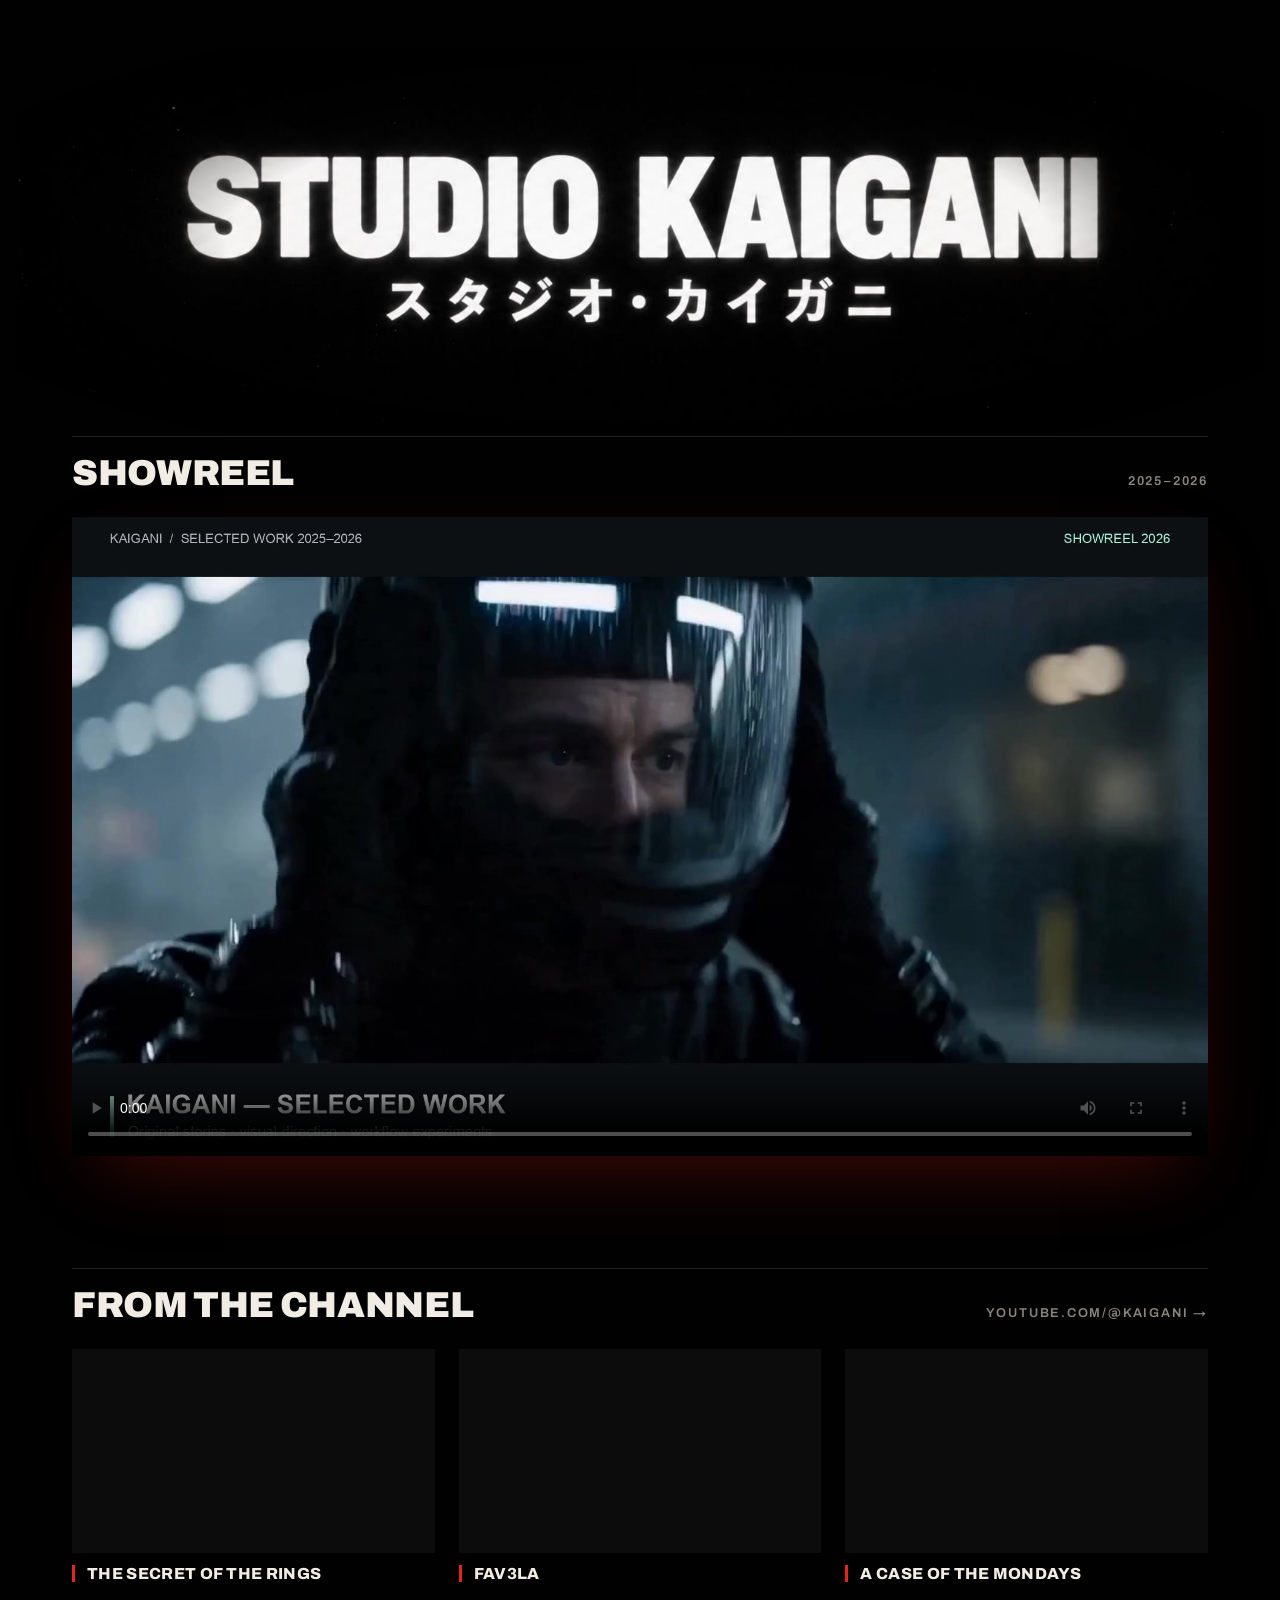
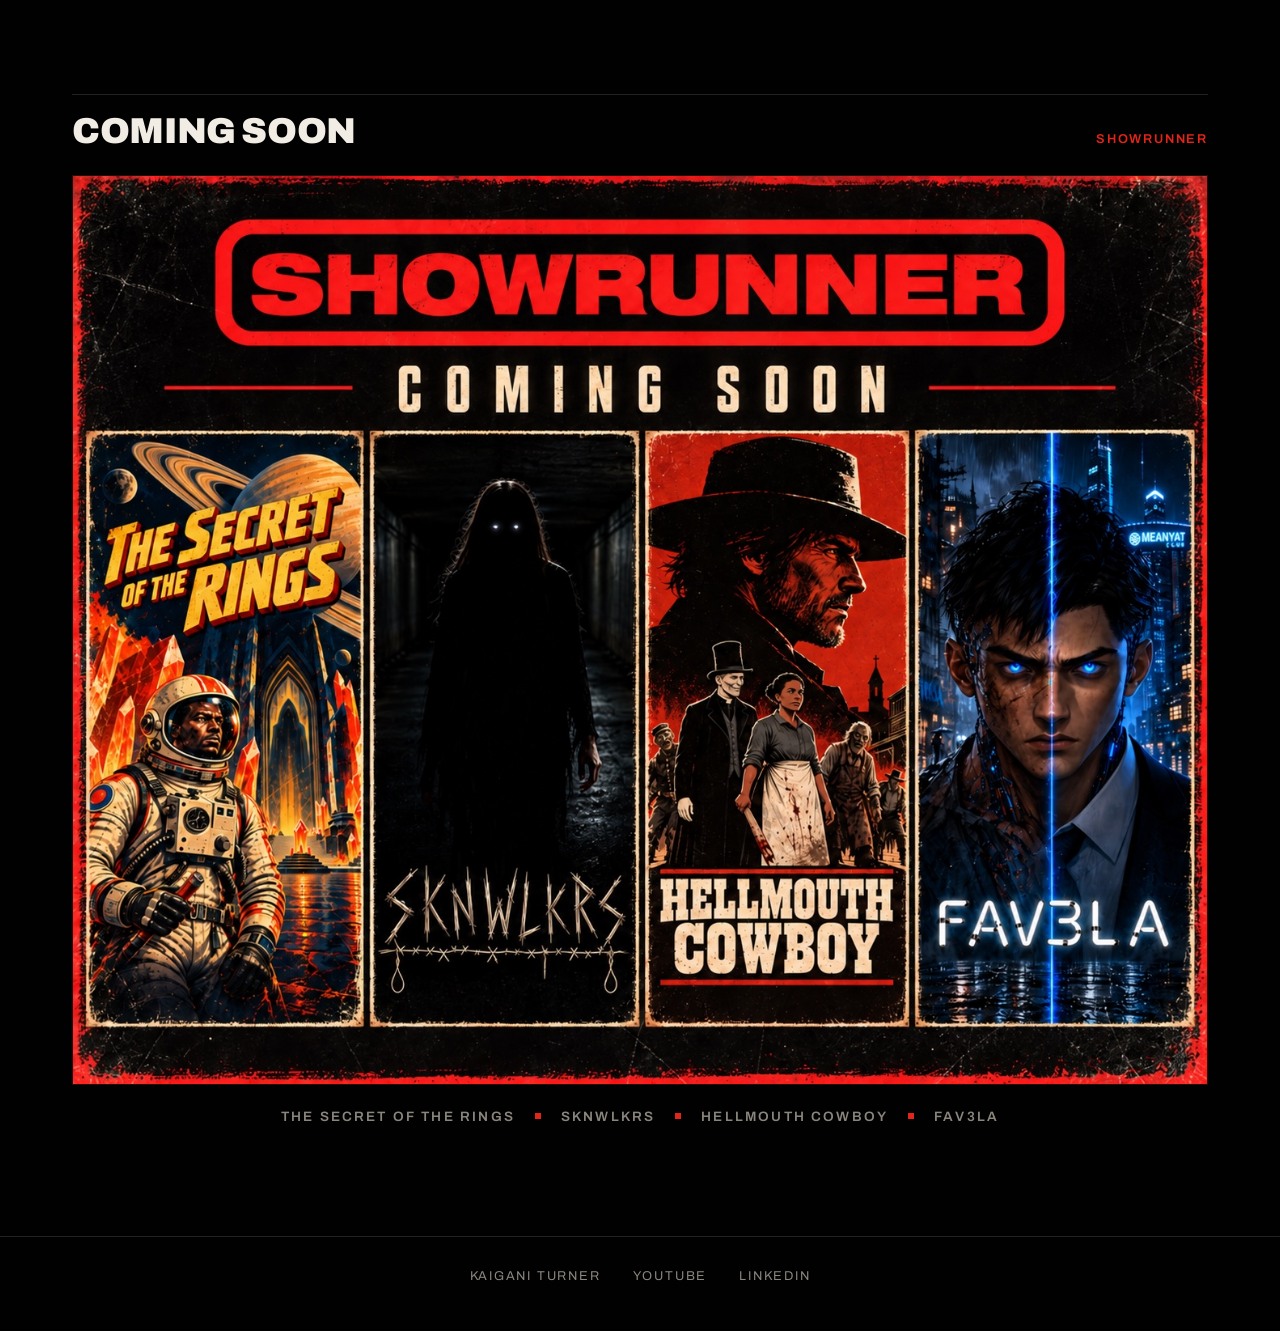
==== studio/index.html @ c1429c7f "Add Studio Kaigani page with showreel, YouTube showcase and Showrunner coming soon Co-Authored-By: C" ====
<!DOCTYPE html>
<html lang="en">
    <head>
        <meta charset="utf-8">
        <title>Studio Kaigani</title>

        <meta name="description" content="Studio Kaigani: original stories, short films and series by Kaigani.">
        <meta name="viewport" content="width=device-width, initial-scale=1">

        <meta property="og:title" content="Studio Kaigani">
        <meta property="og:description" content="Original stories, short films and series by Kaigani.">
        <meta property="og:image" content="https://kaigani.github.io/studio/assets/showreel-poster.jpg">
        <meta property="og:type" content="website">

        <link rel="icon" href="../favicon.ico">
        <link rel="preconnect" href="https://fonts.googleapis.com">
        <link rel="preconnect" href="https://fonts.gstatic.com" crossorigin>
        <link href="https://fonts.googleapis.com/css2?family=Archivo:wght@400;600;800;900&display=swap" rel="stylesheet">
        <link rel="stylesheet" href="assets/studio.css">
    </head>
    <body>

        <header class="masthead">
            <h1>
                <img src="assets/studio-kaigani-logo.jpg" width="1672" height="520"
                     alt="Studio Kaigani — スタジオ・カイガニ">
            </h1>
        </header>

        <main>

            <section class="reel" aria-labelledby="reel-title">
                <div class="section-head">
                    <h2 id="reel-title">Showreel</h2>
                    <span class="tag">2025–2026</span>
                </div>
                <div class="frame">
                    <video controls playsinline preload="metadata"
                           poster="assets/showreel-poster.jpg" width="1920" height="1080">
                        <source src="assets/showreel.mp4" type="video/mp4">
                        Your browser doesn't support HTML video.
                        <a href="assets/showreel.mp4">Download the showreel</a>.
                    </video>
                </div>
            </section>

            <section class="channel" aria-labelledby="channel-title">
                <div class="section-head">
                    <h2 id="channel-title">From the channel</h2>
                    <a class="tag link" href="https://www.youtube.com/@kaigani">youtube.com/@kaigani &rarr;</a>
                </div>
                <div class="grid">
                    <figure>
                        <div class="frame">
                            <iframe src="https://www.youtube-nocookie.com/embed/1ZwsGnrgZtk?rel=0"
                                    title="He Found the Secret of the Rings... And It's Terrifying"
                                    loading="lazy" allowfullscreen
                                    allow="accelerometer; autoplay; clipboard-write; encrypted-media; gyroscope; picture-in-picture; web-share"
                                    referrerpolicy="strict-origin-when-cross-origin"></iframe>
                        </div>
                        <figcaption>The Secret of the Rings</figcaption>
                    </figure>
                    <figure>
                        <div class="frame">
                            <iframe src="https://www.youtube-nocookie.com/embed/7bkPssw99qs?rel=0"
                                    title="Cyberpunk in Brazil, FAV3LA, set in a futuristic Rio de Janeiro"
                                    loading="lazy" allowfullscreen
                                    allow="accelerometer; autoplay; clipboard-write; encrypted-media; gyroscope; picture-in-picture; web-share"
                                    referrerpolicy="strict-origin-when-cross-origin"></iframe>
                        </div>
                        <figcaption>FAV3LA</figcaption>
                    </figure>
                    <figure>
                        <div class="frame">
                            <iframe src="https://www.youtube-nocookie.com/embed/jq8KLjz6OMc?rel=0"
                                    title="A Case of the Mondays | A Short Film by Kaigani"
                                    loading="lazy" allowfullscreen
                                    allow="accelerometer; autoplay; clipboard-write; encrypted-media; gyroscope; picture-in-picture; web-share"
                                    referrerpolicy="strict-origin-when-cross-origin"></iframe>
                        </div>
                        <figcaption>A Case of the Mondays</figcaption>
                    </figure>
                </div>
            </section>

            <section class="coming-soon" aria-labelledby="soon-title">
                <div class="section-head">
                    <h2 id="soon-title">Coming soon</h2>
                    <span class="tag red">Showrunner</span>
                </div>
                <img src="assets/showrunner-coming-soon.jpg" width="1402" height="1122" loading="lazy"
                     alt="Showrunner — coming soon: The Secret of the Rings, SKNWLKRS, Hellmouth Cowboy and FAV3LA">
                <ul class="slate">
                    <li>The Secret of the Rings</li>
                    <li>SKNWLKRS</li>
                    <li>Hellmouth Cowboy</li>
                    <li>FAV3LA</li>
                </ul>
            </section>

        </main>

        <footer>
            <a href="../">kaigani turner</a>
            <a href="https://www.youtube.com/@kaigani">youtube</a>
            <a href="https://linkedin.com/in/kaigani">linkedin</a>
        </footer>

    </body>
</html>
---- studio/assets/studio.css ----
:root {
    --bg: #010101;
    --panel: #0c0c0c;
    --line: #222;
    --text: #f2ede4;
    --muted: #8a857d;
    --red: #e3241b;
    --max: 1200px;
}

* { box-sizing: border-box; }

html { background: var(--bg); }

body {
    margin: 0;
    color: var(--text);
    background: var(--bg);
    font-family: "Archivo", "Helvetica Neue", Arial, sans-serif;
    -webkit-font-smoothing: antialiased;
}

img, video, iframe { display: block; max-width: 100%; }

a { color: inherit; }

/* Masthead: logo art has a #010101 field, so it sits seamlessly on the page */
.masthead {
    max-width: 1400px;
    margin: 0 auto;
    padding: clamp(1rem, 4vw, 3rem) 1rem 0;
}
.masthead h1 { margin: 0; }
.masthead img {
    width: 100%;
    height: auto;
    /* feather the grain field into the page */
    -webkit-mask-image: radial-gradient(ellipse 60% 60% at 50% 50%, #000 55%, transparent 100%);
            mask-image: radial-gradient(ellipse 60% 60% at 50% 50%, #000 55%, transparent 100%);
}

main {
    max-width: var(--max);
    margin: 0 auto;
    padding: 0 clamp(1rem, 4vw, 2rem);
}

section { margin-bottom: clamp(4rem, 9vw, 7rem); }

.section-head {
    display: flex;
    align-items: baseline;
    justify-content: space-between;
    gap: 1rem;
    border-top: 1px solid var(--line);
    padding-top: 1rem;
    margin-bottom: 1.5rem;
}

h2 {
    margin: 0;
    font-weight: 900;
    font-size: clamp(1.5rem, 3.5vw, 2.25rem);
    letter-spacing: -0.01em;
    text-transform: uppercase;
}

.tag {
    font-size: 0.8rem;
    font-weight: 600;
    letter-spacing: 0.14em;
    text-transform: uppercase;
    color: var(--muted);
    white-space: nowrap;
}
.tag.red { color: var(--red); }
.tag.link { text-decoration: none; }
.tag.link:hover { color: var(--text); }

/* 16:9 media frames */
.frame {
    position: relative;
    aspect-ratio: 16 / 9;
    background: var(--panel);
    overflow: hidden;
}
.frame video,
.frame iframe {
    position: absolute;
    inset: 0;
    width: 100%;
    height: 100%;
    border: 0;
}
.frame video { object-fit: contain; background: #000; }

.reel .frame { box-shadow: 0 30px 80px -30px rgba(227, 36, 27, 0.35); }

/* Channel grid */
.grid {
    display: grid;
    grid-template-columns: repeat(3, 1fr);
    gap: clamp(1rem, 2vw, 1.5rem);
}
@media (max-width: 860px) {
    .grid { grid-template-columns: 1fr; }
}
figure { margin: 0; }
figcaption {
    margin-top: 0.75rem;
    padding-left: 0.75rem;
    border-left: 3px solid var(--red);
    font-weight: 800;
    font-size: 1rem;
    text-transform: uppercase;
    letter-spacing: 0.02em;
}

/* Coming soon */
.coming-soon img {
    width: 100%;
    height: auto;
    border: 1px solid #2a0d0b;
}
.slate {
    list-style: none;
    display: flex;
    flex-wrap: wrap;
    justify-content: center;
    gap: 0.5rem 0;
    margin: 1.5rem 0 0;
    padding: 0;
    font-weight: 600;
    font-size: 0.85rem;
    letter-spacing: 0.16em;
    text-transform: uppercase;
    color: var(--muted);
}
.slate li + li::before {
    content: "";
    display: inline-block;
    width: 6px;
    height: 6px;
    margin: 0 1.25rem 0.15em;
    background: var(--red);
    vertical-align: middle;
}

footer {
    display: flex;
    justify-content: center;
    gap: 2rem;
    padding: 2rem 1rem 3rem;
    border-top: 1px solid var(--line);
    font-size: 0.8rem;
    letter-spacing: 0.14em;
    text-transform: uppercase;
}
footer a { color: var(--muted); text-decoration: none; }
footer a:hover { color: var(--text); }
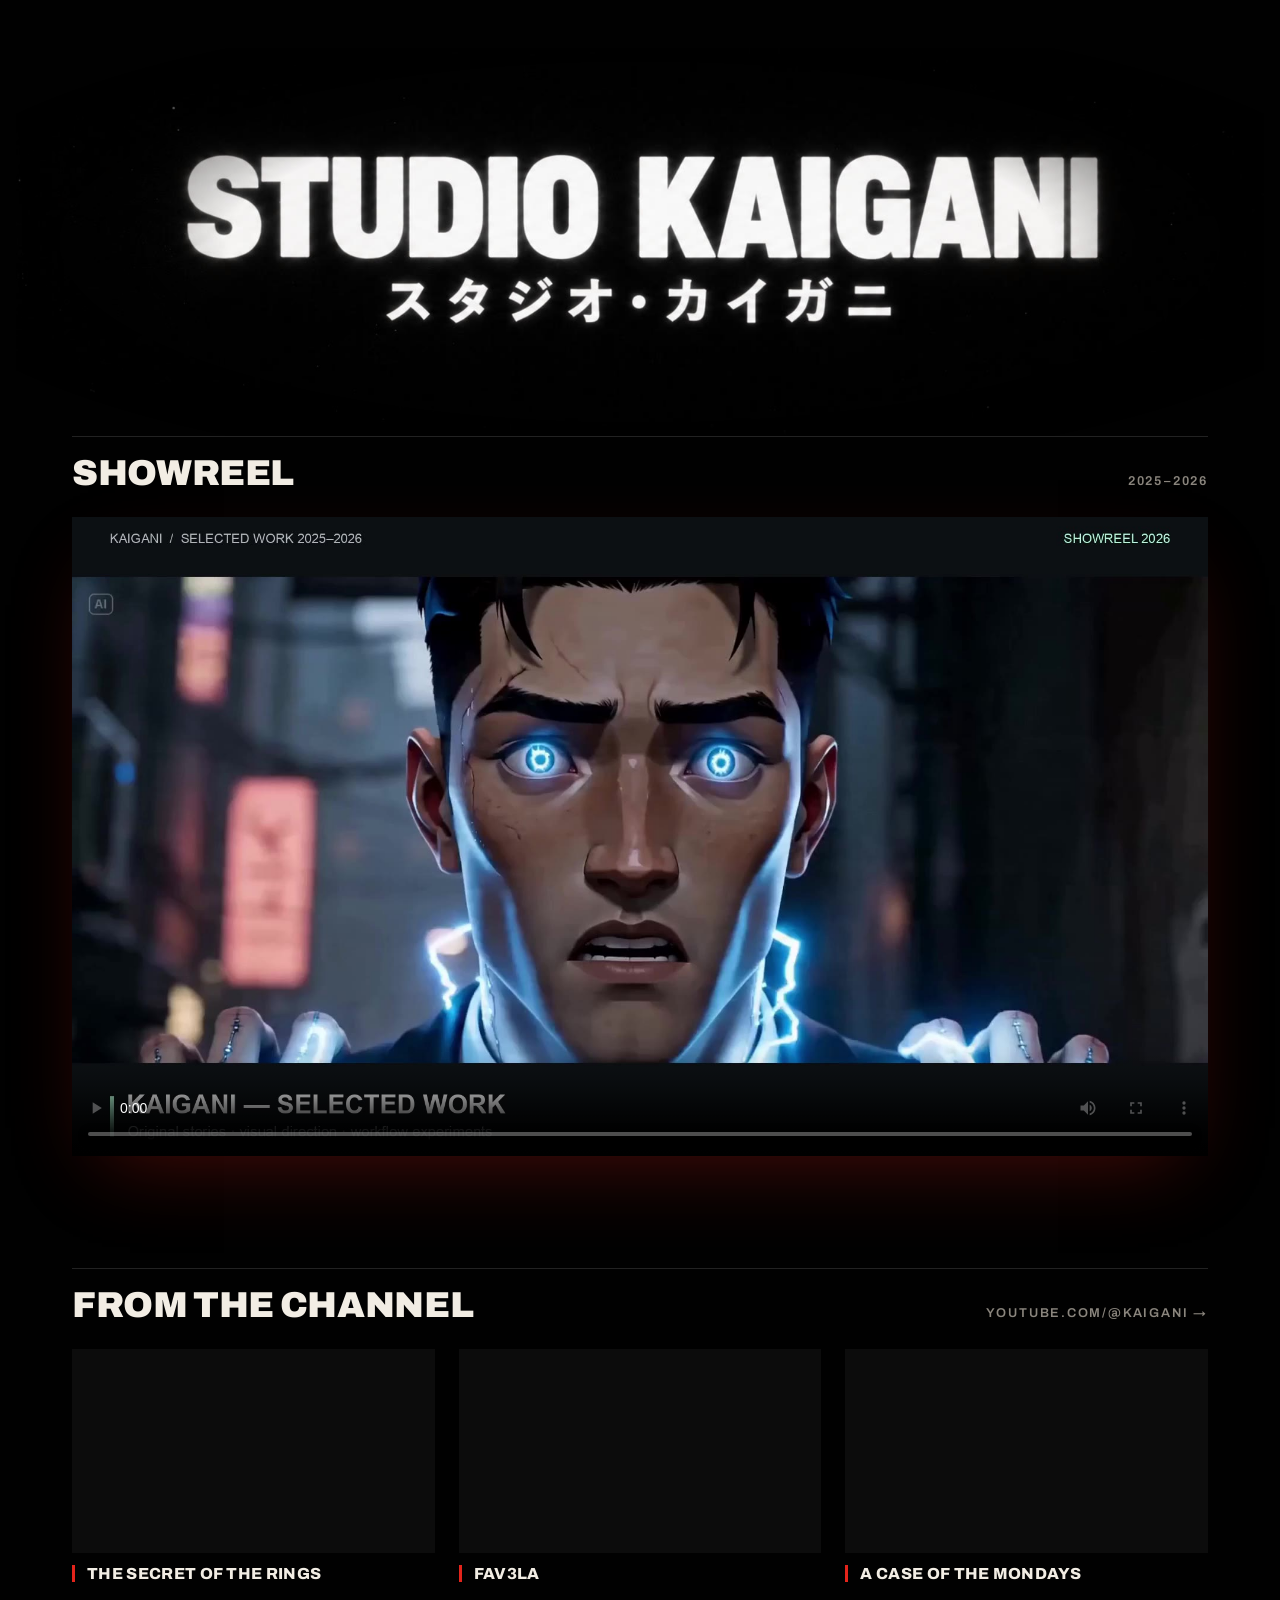
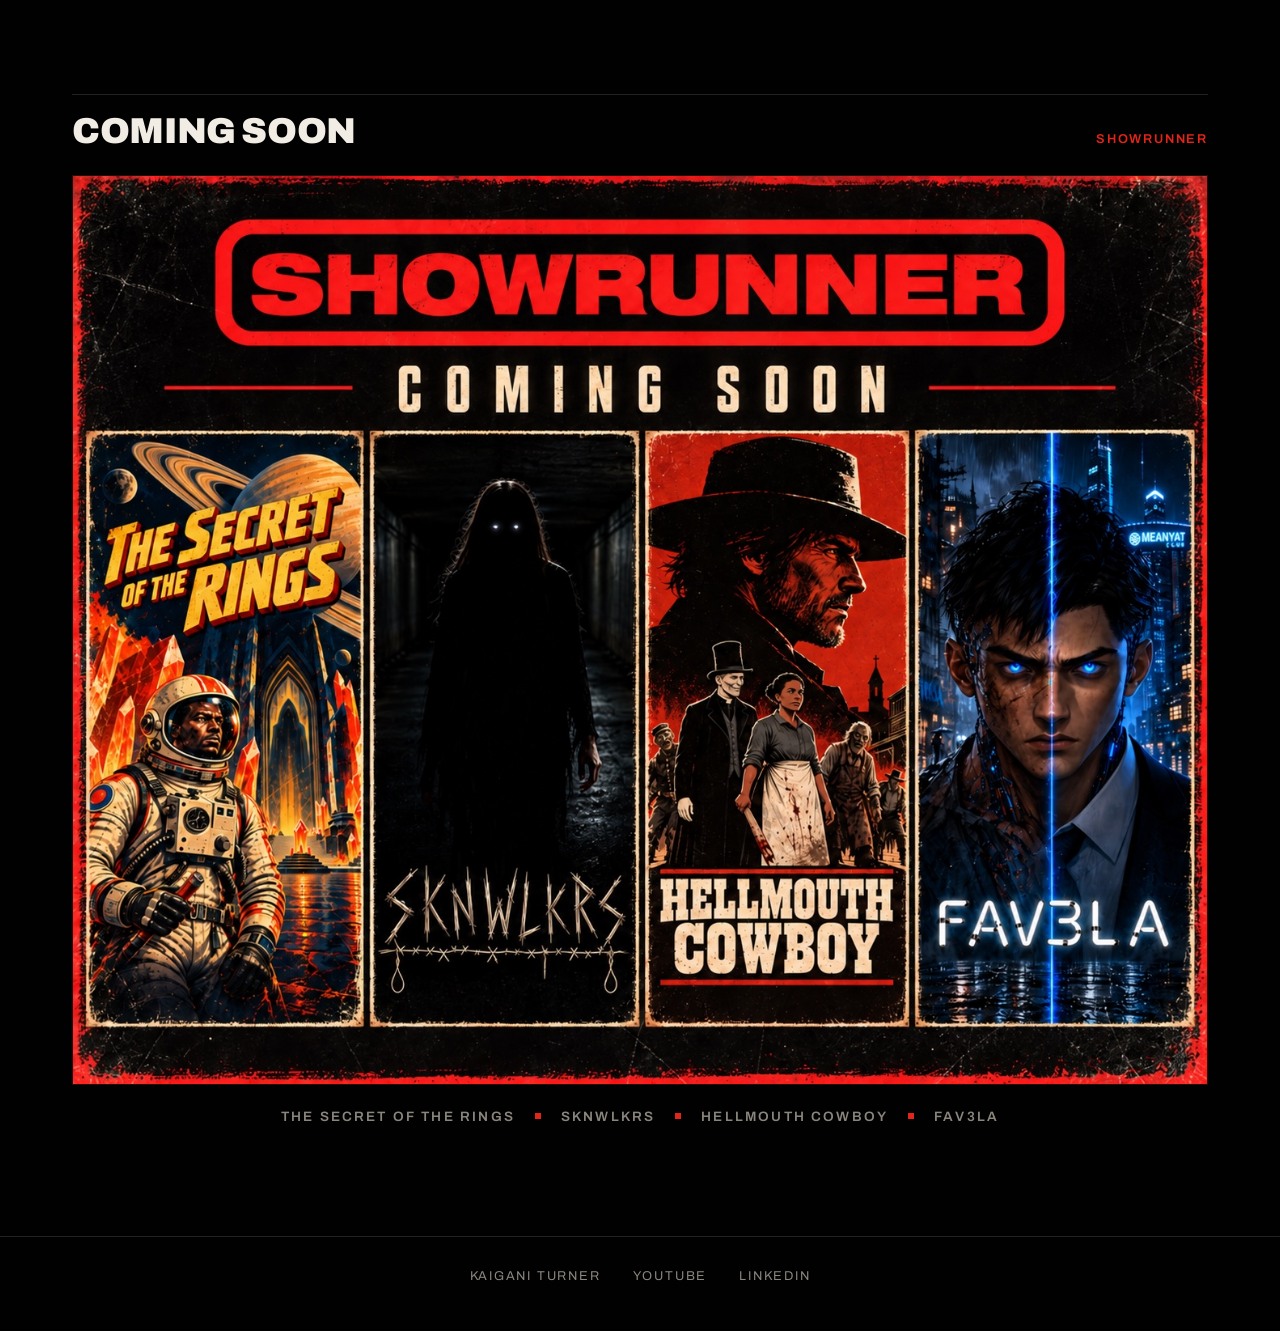
==== commit 823a2f1e: "Use the showreel's first frame as the video poster Co-Authored-By: Claude Opus 5.5 <noreply@anthropi" ====
--- a/studio/index.html
+++ b/studio/index.html
@@ -36,7 +36,7 @@
                 </div>
                 <div class="frame">
                     <video controls playsinline preload="metadata"
-                           poster="assets/showreel-poster.jpg" width="1920" height="1080">
+                           poster="assets/showreel-poster.jpg?v=2" width="1920" height="1080">
                         <source src="assets/showreel.mp4" type="video/mp4">
                         Your browser doesn't support HTML video.
                         <a href="assets/showreel.mp4">Download the showreel</a>.
